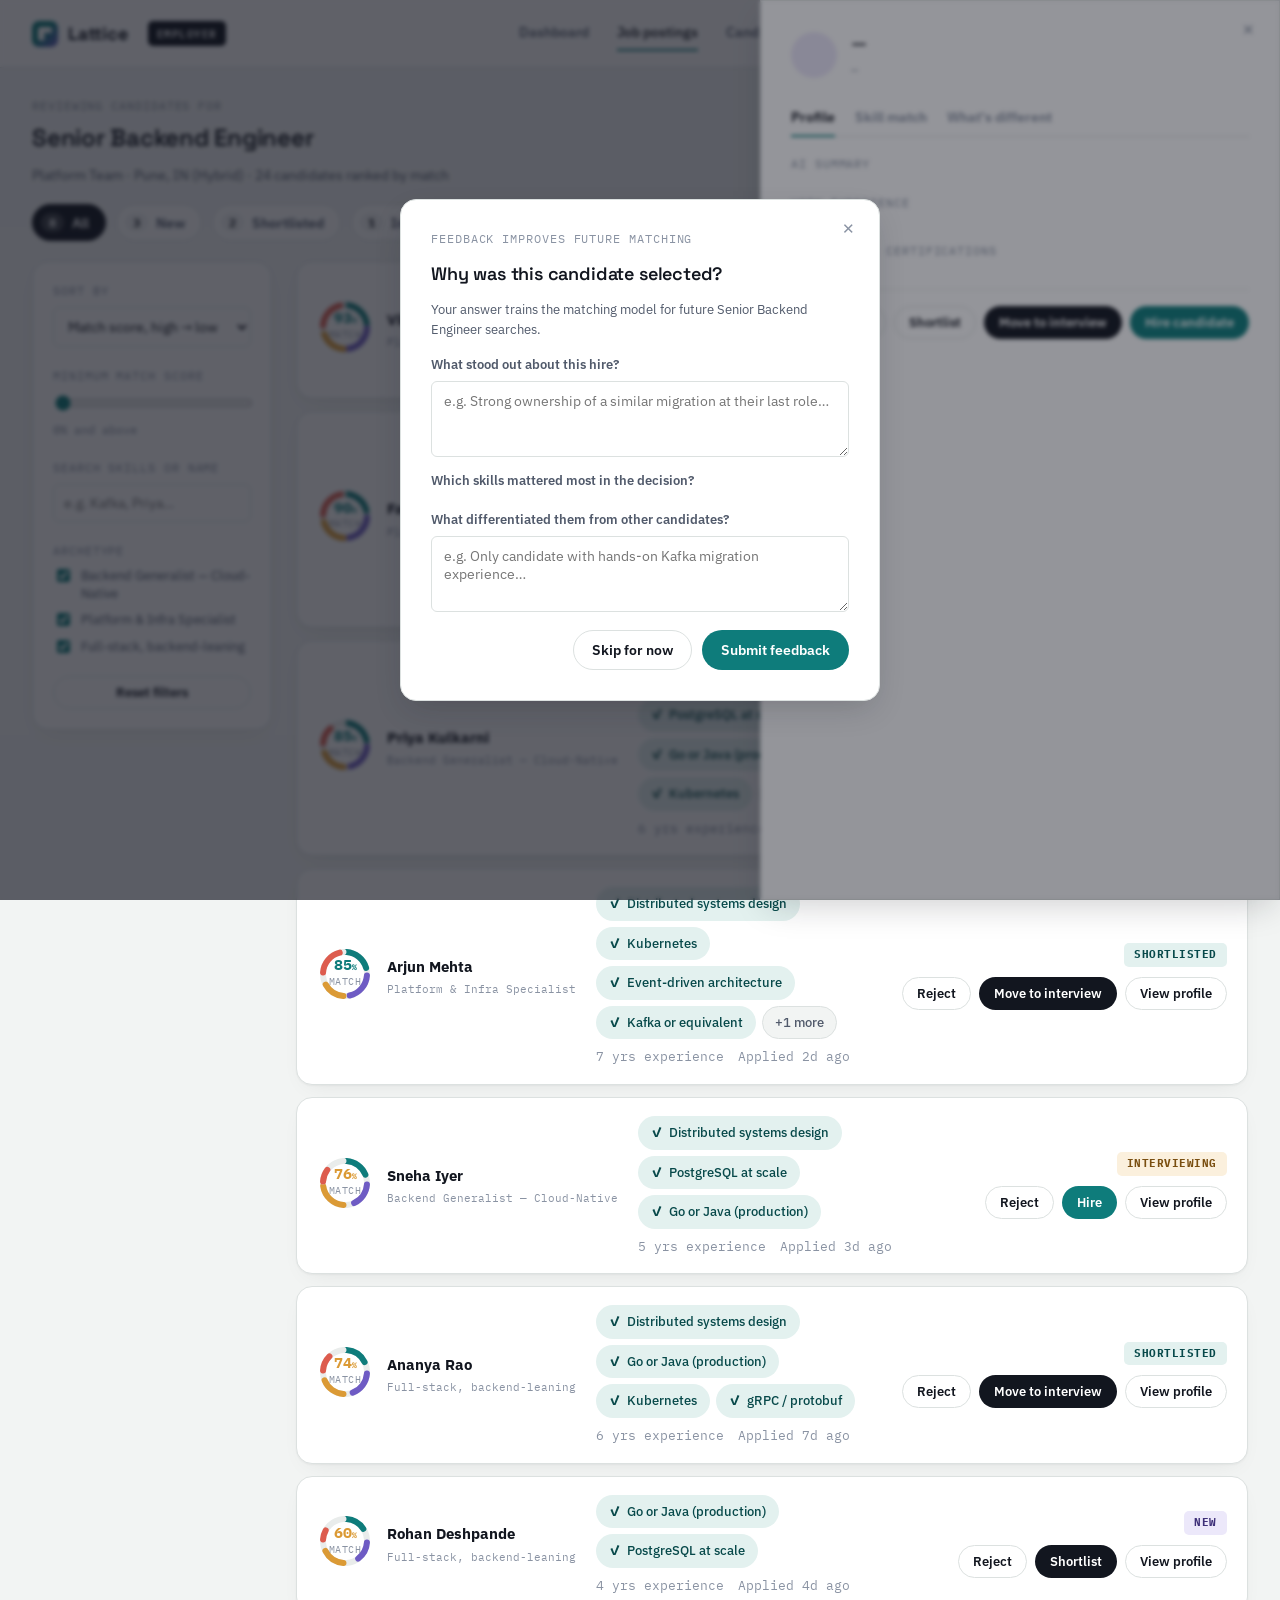
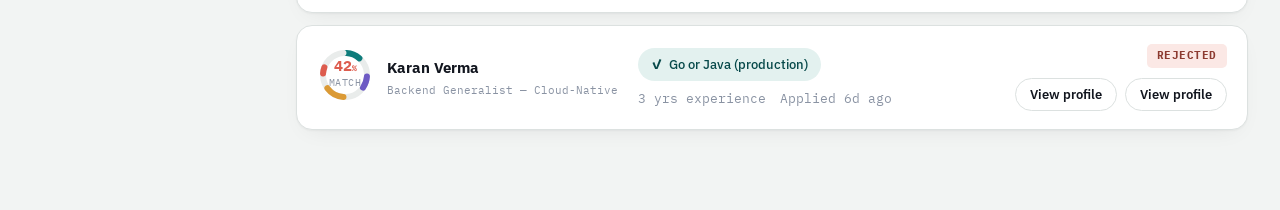
==== candidate-review/index.html @ a693c183 "update" ====
<!doctype html>
<html lang="en">
<head>
<meta charset="UTF-8">
<title>Candidate Review · Senior Backend Engineer — Lattice</title>
<meta name="viewport" content="width=device-width, initial-scale=1">
<link rel="preconnect" href="https://fonts.googleapis.com">
<link href="https://fonts.googleapis.com/css2?family=Space+Grotesk:wght@500;600;700&family=IBM+Plex+Sans:wght@400;500;600&family=IBM+Plex+Mono:wght@400;500;600&display=swap" rel="stylesheet">
<link rel="stylesheet" href="../shared/tokens.css">
<link rel="stylesheet" href="candidate-review.css">
</head>
<body>

<header class="lattice-nav">
  <div class="brand"><span class="mark"></span> Lattice <span class="badge badge-ink nav-mode">Employer</span></div>
  <nav>
    <a href="#">Dashboard</a>
    <a href="#" class="active">Job postings</a>
    <a href="#">Candidates</a>
    <a href="#">Hiring insights</a>
  </nav>
  <div class="nav-right">
    <div class="avatar">RS</div>
  </div>
</header>

<div class="cr-context">
  <div class="cr-context-left">
    <span class="eyebrow">Reviewing candidates for</span>
    <h1>Senior Backend Engineer</h1>
    <span class="cr-context-sub">Platform Team · Pune, IN (Hybrid) · 24 candidates ranked by match</span>
  </div>
  <div class="cr-context-actions">
    <button class="btn btn-ghost btn-sm">Edit job posting</button>
    <button class="btn btn-primary btn-sm">View matching weights</button>
  </div>
</div>

<div class="cr-pipeline" id="pipelineBar">
  <button class="pipe-chip active" data-status="all"><span class="pipe-count">24</span>All</button>
  <button class="pipe-chip" data-status="new"><span class="pipe-count">14</span>New</button>
  <button class="pipe-chip" data-status="shortlisted"><span class="pipe-count">5</span>Shortlisted</button>
  <button class="pipe-chip" data-status="interview"><span class="pipe-count">2</span>Interviewing</button>
  <button class="pipe-chip" data-status="hired"><span class="pipe-count">1</span>Hired</button>
  <button class="pipe-chip" data-status="rejected"><span class="pipe-count">2</span>Rejected</button>
</div>

<main class="cr-shell">

  <!-- ============ FILTERS ============ -->
  <aside class="cr-filters card">
    <div class="filter-group">
      <span class="eyebrow">Sort by</span>
      <select id="sortSelect" class="cr-select">
        <option value="score">Match score, high → low</option>
        <option value="recent">Most recently applied</option>
        <option value="experience">Years of experience</option>
      </select>
    </div>

    <div class="filter-group">
      <span class="eyebrow">Minimum match score</span>
      <input type="range" min="0" max="100" value="0" id="scoreSlider" class="cr-range">
      <div class="cr-range-val"><span id="scoreSliderVal">0</span>% and above</div>
    </div>

    <div class="filter-group">
      <span class="eyebrow">Search skills or name</span>
      <input type="text" id="searchInput" class="cr-input" placeholder="e.g. Kafka, Priya…">
    </div>

    <div class="filter-group">
      <span class="eyebrow">Archetype</span>
      <div class="filter-checks" id="archetypeFilters">
        <label><input type="checkbox" value="Backend Generalist — Cloud-Native" checked> Backend Generalist — Cloud-Native</label>
        <label><input type="checkbox" value="Platform & Infra Specialist" checked> Platform & Infra Specialist</label>
        <label><input type="checkbox" value="Full-stack, backend-leaning" checked> Full-stack, backend-leaning</label>
      </div>
    </div>

    <button class="btn btn-ghost btn-sm" id="resetFilters" style="width:100%;">Reset filters</button>
  </aside>

  <!-- ============ CANDIDATE LIST ============ -->
  <section class="cr-list" id="candidateList"></section>

</main>

<!-- ============ CANDIDATE DRAWER ============ -->
<div class="drawer-overlay" id="drawerOverlay" hidden>
  <div class="drawer card" role="dialog" aria-modal="true" aria-labelledby="drawerName">
    <button class="modal-close" id="drawerClose" aria-label="Close">✕</button>

    <div class="drawer-head">
      <div class="drawer-avatar" id="drawerAvatar"></div>
      <div>
        <h3 id="drawerName">—</h3>
        <span class="eyebrow" id="drawerArchetype">—</span>
      </div>
      <div id="drawerRing" class="drawer-ring"></div>
    </div>

    <nav class="drawer-tabs">
      <button class="drawer-tab active" data-dtab="profile">Profile</button>
      <button class="drawer-tab" data-dtab="skills">Skill match</button>
      <button class="drawer-tab" data-dtab="delta">What's different</button>
    </nav>

    <div class="drawer-panel" data-dpanel="profile">
      <section class="drawer-block">
        <span class="eyebrow">AI summary</span>
        <p id="drawerSummary" class="drawer-summary"></p>
      </section>
      <section class="drawer-block">
        <span class="eyebrow">Work experience</span>
        <ul class="drawer-history" id="drawerHistory"></ul>
      </section>
      <section class="drawer-block">
        <span class="eyebrow">Education & certifications</span>
        <ul class="drawer-history" id="drawerEducation"></ul>
      </section>
    </div>

    <div class="drawer-panel" data-dpanel="skills" hidden>
      <section class="drawer-block">
        <span class="eyebrow">Required for this role</span>
        <div class="chip-row" id="drawerSkillRow"></div>
      </section>
      <section class="drawer-block">
        <span class="eyebrow">Score breakdown</span>
        <div id="drawerLegend" class="drawer-legend"></div>
      </section>
    </div>

    <div class="drawer-panel" data-dpanel="delta" hidden>
      <section class="drawer-block">
        <span class="eyebrow">vs. typical archetype peers</span>
        <p class="drawer-delta-intro">Stored as a delta against the closest resume archetype — these are the parts of this resume that diverge from that baseline.</p>
        <ul class="delta-list" id="drawerDelta"></ul>
      </section>
    </div>

    <div class="drawer-footer">
      <button class="btn btn-ghost btn-sm" id="drawerReject">Reject</button>
      <button class="btn btn-ghost btn-sm" id="drawerShortlist">Shortlist</button>
      <button class="btn btn-primary btn-sm" id="drawerInterview">Move to interview</button>
      <button class="btn btn-teal btn-sm" id="drawerHire">Hire candidate</button>
    </div>
  </div>
</div>

<!-- ============ FEEDBACK MODAL (on hire) ============ -->
<div class="modal-overlay" id="feedbackOverlay" hidden>
  <div class="modal card feedback-modal" role="dialog" aria-modal="true" aria-labelledby="feedbackTitle">
    <button class="modal-close" id="feedbackClose" aria-label="Close">✕</button>
    <span class="eyebrow">Feedback improves future matching</span>
    <h3 id="feedbackTitle">Why was <span id="feedbackName">this candidate</span> selected?</h3>
    <p class="modal-sub">Your answer trains the matching model for future Senior Backend Engineer searches.</p>

    <label class="apply-field">
      <span>What stood out about this hire?</span>
      <textarea rows="3" placeholder="e.g. Strong ownership of a similar migration at their last role…"></textarea>
    </label>

    <div class="apply-field">
      <span>Which skills mattered most in the decision?</span>
      <div class="chip-row" id="feedbackSkillChips"></div>
    </div>

    <label class="apply-field">
      <span>What differentiated them from other candidates?</span>
      <textarea rows="3" placeholder="e.g. Only candidate with hands-on Kafka migration experience…"></textarea>
    </label>

    <div class="modal-actions">
      <button class="btn btn-ghost" id="feedbackSkip">Skip for now</button>
      <button class="btn btn-teal" id="feedbackSubmit">Submit feedback</button>
    </div>
  </div>
</div>

<div class="toast" id="toast" hidden></div>

<script src="../shared/match-ring.js"></script>
<script src="candidate-review.js"></script>
</body>
</html>
---- shared/tokens.css ----
/* ============================================================
   LATTICE — shared design tokens & base components
   Used by: job-detail, candidate-review, job-wizard
   ============================================================ */

:root{
  /* color */
  --ink:        #12161F;
  --ink-soft:   #515A6B;
  --ink-faint:  #8A93A3;
  --paper:      #F2F4F3;
  --surface:    #FFFFFF;
  --line:       #DCE1E0;
  --line-soft:  #E9ECEB;

  --teal:       #0E7C7B;
  --teal-dim:   #E3F1EF;
  --teal-ink:   #07494A;

  --amber:      #DB9A35;
  --amber-dim:  #FBF0DD;

  --coral:      #DD5C4E;
  --coral-dim:  #FBE8E5;

  --violet:     #6E5BC4;
  --violet-dim: #ECE8FA;

  /* type */
  --font-display: "Space Grotesk", "Helvetica Neue", Arial, sans-serif;
  --font-body:    "IBM Plex Sans", "Helvetica Neue", Arial, sans-serif;
  --font-mono:    "IBM Plex Mono", "SFMono-Regular", Menlo, monospace;

  /* scale */
  --radius-s:  6px;
  --radius-m:  10px;
  --radius-l:  16px;
  --shadow-card: 0 1px 2px rgba(18,22,31,0.04), 0 8px 24px -12px rgba(18,22,31,0.10);
  --shadow-pop:  0 12px 32px -8px rgba(18,22,31,0.22);
}

*,*::before,*::after{ box-sizing:border-box; }
html,body{ margin:0; padding:0; }
body{
  font-family:var(--font-body);
  color:var(--ink);
  background:var(--paper);
  -webkit-font-smoothing:antialiased;
  line-height:1.5;
}
img,svg{ display:block; max-width:100%; }
a{ color:inherit; text-decoration:none; }
button{ font-family:inherit; }
ul{ margin:0; padding:0; list-style:none; }
h1,h2,h3,h4{ margin:0; font-family:var(--font-display); font-weight:600; letter-spacing:-0.01em; }
p{ margin:0; }
:focus-visible{ outline:2px solid var(--teal); outline-offset:2px; border-radius:4px; }

.eyebrow{
  font-family:var(--font-mono);
  font-size:11.5px;
  letter-spacing:0.08em;
  text-transform:uppercase;
  color:var(--ink-faint);
}

/* ---------- top nav (shared shell) ---------- */
.lattice-nav{
  display:flex; align-items:center; justify-content:space-between;
  padding:16px 32px;
  background:var(--surface);
  border-bottom:1px solid var(--line);
  position:sticky; top:0; z-index:40;
}
.lattice-nav .brand{
  display:flex; align-items:center; gap:10px;
  font-family:var(--font-display); font-weight:700; font-size:18px; color:var(--ink);
}
.lattice-nav .brand .mark{
  width:26px; height:26px; border-radius:7px;
  background:
    linear-gradient(135deg, var(--teal) 0%, var(--teal) 45%, var(--violet) 100%);
  position:relative; flex:none;
}
.lattice-nav .brand .mark::before{
  content:""; position:absolute; inset:6px;
  background:var(--surface); border-radius:3px;
  clip-path:polygon(0 0,100% 0,100% 45%,45% 45%,45% 100%,0 100%);
}
.lattice-nav nav{ display:flex; gap:28px; }
.lattice-nav nav a{
  font-size:14px; color:var(--ink-soft); font-weight:500;
  padding:6px 0; border-bottom:2px solid transparent;
}
.lattice-nav nav a.active{ color:var(--ink); border-bottom-color:var(--teal); }
.lattice-nav .nav-right{ display:flex; align-items:center; gap:14px; }

/* ---------- buttons ---------- */
.btn{
  display:inline-flex; align-items:center; justify-content:center; gap:8px;
  font-family:var(--font-body); font-size:14px; font-weight:600;
  padding:10px 18px; border-radius:999px; border:1px solid transparent;
  cursor:pointer; transition:transform .15s ease, box-shadow .15s ease, background .15s ease;
  white-space:nowrap;
}
.btn:active{ transform:translateY(1px); }
.btn-primary{ background:var(--ink); color:var(--surface); }
.btn-primary:hover{ background:#262C3A; }
.btn-teal{ background:var(--teal); color:#fff; }
.btn-teal:hover{ background:var(--teal-ink); }
.btn-ghost{ background:transparent; color:var(--ink); border-color:var(--line); }
.btn-ghost:hover{ background:var(--paper); }
.btn-coral{ background:var(--coral); color:#fff; }
.btn-coral:hover{ background:#C24A3D; }
.btn-sm{ padding:7px 14px; font-size:13px; }
.btn:disabled{ opacity:.45; cursor:not-allowed; }
.icon-btn{
  width:36px; height:36px; border-radius:999px; border:1px solid var(--line);
  background:var(--surface); display:flex; align-items:center; justify-content:center;
  cursor:pointer; color:var(--ink-soft);
}
.icon-btn:hover{ background:var(--paper); color:var(--ink); }
.icon-btn.active{ background:var(--teal-dim); color:var(--teal-ink); border-color:var(--teal); }

/* ---------- card ---------- */
.card{
  background:var(--surface);
  border:1px solid var(--line);
  border-radius:var(--radius-l);
  box-shadow:var(--shadow-card);
}

/* ---------- chips / pills / tags ---------- */
.chip{
  display:inline-flex; align-items:center; gap:6px;
  font-size:13px; font-weight:500; padding:6px 12px;
  border-radius:999px; background:var(--paper); border:1px solid var(--line);
  color:var(--ink-soft);
}
.chip.matched{ background:var(--teal-dim); color:var(--teal-ink); border-color:transparent; }
.chip.matched::before{ content:"✓"; font-weight:700; }
.chip.missing{ background:var(--coral-dim); color:#8C3A30; border-color:transparent; border-style:dashed; border-width:1px; }
.chip.missing::before{ content:"+"; font-weight:700; }
.chip.mono{ font-family:var(--font-mono); font-size:12px; }
.chip-row{ display:flex; flex-wrap:wrap; gap:8px; }

.badge{
  display:inline-flex; align-items:center; gap:6px;
  font-family:var(--font-mono); font-size:11px; letter-spacing:.04em; text-transform:uppercase;
  padding:4px 9px; border-radius:5px; font-weight:600;
}
.badge-teal{ background:var(--teal-dim); color:var(--teal-ink); }
.badge-amber{ background:var(--amber-dim); color:#7A4F11; }
.badge-coral{ background:var(--coral-dim); color:#8C3A30; }
.badge-violet{ background:var(--violet-dim); color:#3F3079; }
.badge-ink{ background:var(--ink); color:var(--surface); }

/* ---------- match ring (see match-ring.js) ---------- */
.match-ring-wrap{ position:relative; display:inline-flex; align-items:center; justify-content:center; }
.match-ring-wrap .ring-center{
  position:absolute; inset:0; display:flex; flex-direction:column; align-items:center; justify-content:center;
}
.match-ring-wrap .ring-score{
  font-family:var(--font-mono); font-weight:700; line-height:1;
}
.match-ring-wrap .ring-label{
  font-family:var(--font-mono); font-size:9.5px; color:var(--ink-faint); letter-spacing:.06em; text-transform:uppercase; margin-top:2px;
}
.ring-seg{ fill:none; stroke-linecap:round; transform-origin:center; }

/* ---------- scrollbar (subtle) ---------- */
::-webkit-scrollbar{ width:10px; height:10px; }
::-webkit-scrollbar-thumb{ background:#D2D7D6; border-radius:999px; }
::-webkit-scrollbar-track{ background:transparent; }

/* ---------- utility ---------- */
.visually-hidden{ position:absolute; width:1px; height:1px; overflow:hidden; clip:rect(0,0,0,0); }
---- candidate-review/candidate-review.css ----
/* ============================================================
   candidate-review.css
   ============================================================ */

.avatar{
  width:34px; height:34px; border-radius:999px;
  background:var(--violet-dim); color:#3F3079;
  display:flex; align-items:center; justify-content:center;
  font-family:var(--font-mono); font-size:12px; font-weight:700;
}
.nav-mode{ margin-left:10px; vertical-align:1px; }

/* ---------- context bar ---------- */
.cr-context{
  max-width:1280px; margin:0 auto; padding:24px 32px 0;
  display:flex; align-items:flex-end; justify-content:space-between; gap:20px;
}
.cr-context-left h1{ font-size:24px; margin:4px 0 6px; }
.cr-context-sub{ font-size:13.5px; color:var(--ink-soft); }
.cr-context-actions{ display:flex; gap:10px; flex:none; }

/* ---------- pipeline chip bar ---------- */
.cr-pipeline{
  max-width:1280px; margin:18px auto 0; padding:0 32px;
  display:flex; gap:10px; flex-wrap:wrap;
}
.pipe-chip{
  display:flex; align-items:center; gap:8px;
  background:var(--surface); border:1px solid var(--line); border-radius:999px;
  padding:8px 16px 8px 8px; font-size:13.5px; font-weight:600; color:var(--ink-soft);
  cursor:pointer; transition:border-color .15s, color .15s;
}
.pipe-chip:hover{ border-color:var(--teal); color:var(--ink); }
.pipe-chip.active{ background:var(--ink); color:#fff; border-color:var(--ink); }
.pipe-chip.active .pipe-count{ background:rgba(255,255,255,.18); color:#fff; }
.pipe-count{
  font-family:var(--font-mono); font-size:11.5px; font-weight:700;
  background:var(--paper); color:var(--ink); border-radius:999px; padding:2px 8px;
}

/* ---------- shell layout ---------- */
.cr-shell{
  max-width:1280px; margin:0 auto; padding:20px 32px 80px;
  display:grid; grid-template-columns:240px 1fr; gap:24px; align-items:start;
}

/* ---------- filters ---------- */
.cr-filters{ padding:20px; display:flex; flex-direction:column; gap:20px; position:sticky; top:90px; }
.filter-group{ display:flex; flex-direction:column; gap:8px; }
.cr-select, .cr-input{
  font-family:var(--font-body); font-size:13.5px; padding:9px 10px;
  border:1px solid var(--line); border-radius:var(--radius-s); color:var(--ink); background:var(--surface);
}
.cr-select:focus, .cr-input:focus{ outline:2px solid var(--teal); outline-offset:1px; }
.cr-range{ width:100%; accent-color:var(--teal); }
.cr-range-val{ font-size:12px; color:var(--ink-faint); font-family:var(--font-mono); }
.filter-checks{ display:flex; flex-direction:column; gap:8px; }
.filter-checks label{ display:flex; gap:8px; font-size:13px; color:var(--ink-soft); align-items:flex-start; line-height:1.4; }
.filter-checks input{ margin-top:2px; accent-color:var(--teal); }

/* ---------- candidate list ---------- */
.cr-list{ display:flex; flex-direction:column; gap:12px; }
.cr-card{
  display:grid; grid-template-columns:auto 1fr auto; align-items:center; gap:20px;
  padding:18px 20px; cursor:pointer;
}
.cr-card:hover{ border-color:var(--teal); }

.cr-card-id{ display:flex; align-items:center; gap:14px; min-width:190px; }
.cr-mini-ring{ flex:none; }
.cr-card-name{ display:flex; flex-direction:column; gap:3px; }
.cr-card-name strong{ font-size:15px; }
.cr-card-archetype{ font-family:var(--font-mono); font-size:11px; color:var(--ink-faint); }

.cr-card-mid{ display:flex; flex-direction:column; gap:8px; }
.cr-card-skills{ display:flex; flex-wrap:wrap; gap:6px; }
.cr-card-facts{ display:flex; gap:14px; font-size:12.5px; color:var(--ink-faint); font-family:var(--font-mono); }

.cr-card-actions{ display:flex; flex-direction:column; align-items:flex-end; gap:10px; }
.cr-status{
  font-family:var(--font-mono); font-size:10.5px; text-transform:uppercase; letter-spacing:.05em;
  padding:4px 10px; border-radius:5px; font-weight:700;
}
.cr-status.new{ background:var(--violet-dim); color:#3F3079; }
.cr-status.shortlisted{ background:var(--teal-dim); color:var(--teal-ink); }
.cr-status.interview{ background:var(--amber-dim); color:#7A4F11; }
.cr-status.hired{ background:var(--ink); color:#fff; }
.cr-status.rejected{ background:var(--coral-dim); color:#8C3A30; }
.cr-card-btn-row{ display:flex; gap:8px; }

.cr-empty{ padding:60px 20px; text-align:center; color:var(--ink-faint); font-size:14px; }

/* ---------- drawer ---------- */
.drawer-overlay{
  position:fixed; inset:0; background:rgba(18,22,31,0.4); z-index:100;
  display:flex; justify-content:flex-end;
}
.drawer{
  width:100%; max-width:520px; height:100%; border-radius:0;
  border-left:1px solid var(--line); padding:28px 30px; overflow-y:auto;
  position:relative; box-shadow:var(--shadow-pop);
  animation:slideIn .22s ease;
}
@keyframes slideIn{ from{ transform:translateX(24px); opacity:.4; } to{ transform:translateX(0); opacity:1; } }

.drawer-head{ display:flex; align-items:center; gap:14px; padding-right:30px; margin-bottom:6px; }
.drawer-avatar{
  width:46px; height:46px; border-radius:999px; flex:none;
  background:var(--violet-dim); color:#3F3079; font-family:var(--font-mono); font-weight:700;
  display:flex; align-items:center; justify-content:center; font-size:14px;
}
.drawer-head h3{ font-size:18px; }
.drawer-ring{ margin-left:auto; flex:none; }

.drawer-tabs{ display:flex; gap:20px; margin-top:18px; border-bottom:1px solid var(--line); }
.drawer-tab{
  background:none; border:none; cursor:pointer; padding:9px 0; font-size:13.5px; font-weight:600;
  color:var(--ink-faint); border-bottom:2px solid transparent; position:relative; top:1px;
}
.drawer-tab.active{ color:var(--ink); border-bottom-color:var(--teal); }

.drawer-panel{ padding-top:18px; }
.drawer-block{ margin-bottom:22px; }
.drawer-block .eyebrow{ display:block; margin-bottom:8px; }
.drawer-summary{ font-size:13.5px; color:var(--ink-soft); line-height:1.6; }

.drawer-history{ display:flex; flex-direction:column; gap:12px; }
.drawer-history li{ display:flex; flex-direction:column; gap:2px; padding-left:14px; border-left:2px solid var(--line); }
.drawer-history strong{ font-size:13.5px; }
.drawer-history span{ font-size:12px; color:var(--ink-faint); font-family:var(--font-mono); }
.drawer-history p{ font-size:12.5px; color:var(--ink-soft); margin-top:2px; }

.drawer-legend{ display:flex; flex-direction:column; gap:10px; }
.dleg-row{ display:flex; align-items:center; gap:10px; font-size:13px; }
.dleg-dot{ width:9px; height:9px; border-radius:999px; flex:none; }
.dleg-label{ flex:1; color:var(--ink-soft); }
.dleg-bar{ width:90px; height:6px; background:var(--line-soft); border-radius:999px; overflow:hidden; flex:none; }
.dleg-bar-fill{ height:100%; border-radius:999px; }
.dleg-value{ font-family:var(--font-mono); font-size:12px; width:34px; text-align:right; }

.drawer-delta-intro{ font-size:12.5px; color:var(--ink-soft); margin-bottom:14px; }
.delta-list{ display:flex; flex-direction:column; gap:12px; }
.delta-list li{
  display:flex; gap:10px; padding:12px 14px; background:var(--paper); border-radius:var(--radius-m);
  border-left:3px solid var(--violet);
}
.delta-list strong{ font-size:13px; display:block; margin-bottom:2px; }
.delta-list p{ font-size:12.5px; color:var(--ink-soft); }

.drawer-footer{
  display:flex; gap:8px; justify-content:flex-end; flex-wrap:wrap;
  position:sticky; bottom:-28px; background:var(--surface); padding:16px 0 4px; margin-top:10px;
  border-top:1px solid var(--line-soft);
}

/* ---------- feedback modal ---------- */
.modal-overlay{
  position:fixed; inset:0; background:rgba(18,22,31,0.45); backdrop-filter:blur(2px);
  display:flex; align-items:center; justify-content:center; z-index:110; padding:20px;
}
.feedback-modal{ max-width:480px; width:100%; padding:30px; position:relative; display:flex; flex-direction:column; gap:14px; box-shadow:var(--shadow-pop); }
.modal-close{
  position:absolute; top:18px; right:18px; background:none; border:none; cursor:pointer;
  color:var(--ink-faint); font-size:15px;
}
.modal-close:hover{ color:var(--ink); }
.feedback-modal h3{ font-size:18px; line-height:1.4; }
.modal-sub{ font-size:13px; color:var(--ink-soft); margin-bottom:2px; }
.apply-field{ display:flex; flex-direction:column; gap:6px; font-size:13px; color:var(--ink-soft); font-weight:600; }
.apply-field textarea{
  font-family:var(--font-body); font-size:13.5px; padding:10px 12px; border-radius:var(--radius-s);
  border:1px solid var(--line); resize:vertical; color:var(--ink);
}
.apply-field textarea:focus{ outline:2px solid var(--teal); outline-offset:1px; }
.chip-select{ cursor:pointer; user-select:none; }
.chip-select.on{ background:var(--teal); color:#fff; }
.modal-actions{ display:flex; justify-content:flex-end; gap:10px; margin-top:4px; }

/* ---------- toast ---------- */
.toast{
  position:fixed; bottom:26px; left:50%; transform:translateX(-50%) translateY(10px);
  background:var(--ink); color:#fff; padding:12px 20px; border-radius:999px;
  font-size:13.5px; font-weight:500; box-shadow:var(--shadow-pop);
  opacity:0; transition:opacity .25s ease, transform .25s ease; z-index:130;
}
.toast.show{ opacity:1; transform:translateX(-50%) translateY(0); }

@media (max-width:920px){
  .cr-shell{ grid-template-columns:1fr; }
  .cr-filters{ position:static; }
  .cr-card{ grid-template-columns:1fr; }
  .cr-card-actions{ flex-direction:row; align-items:center; justify-content:space-between; }
}
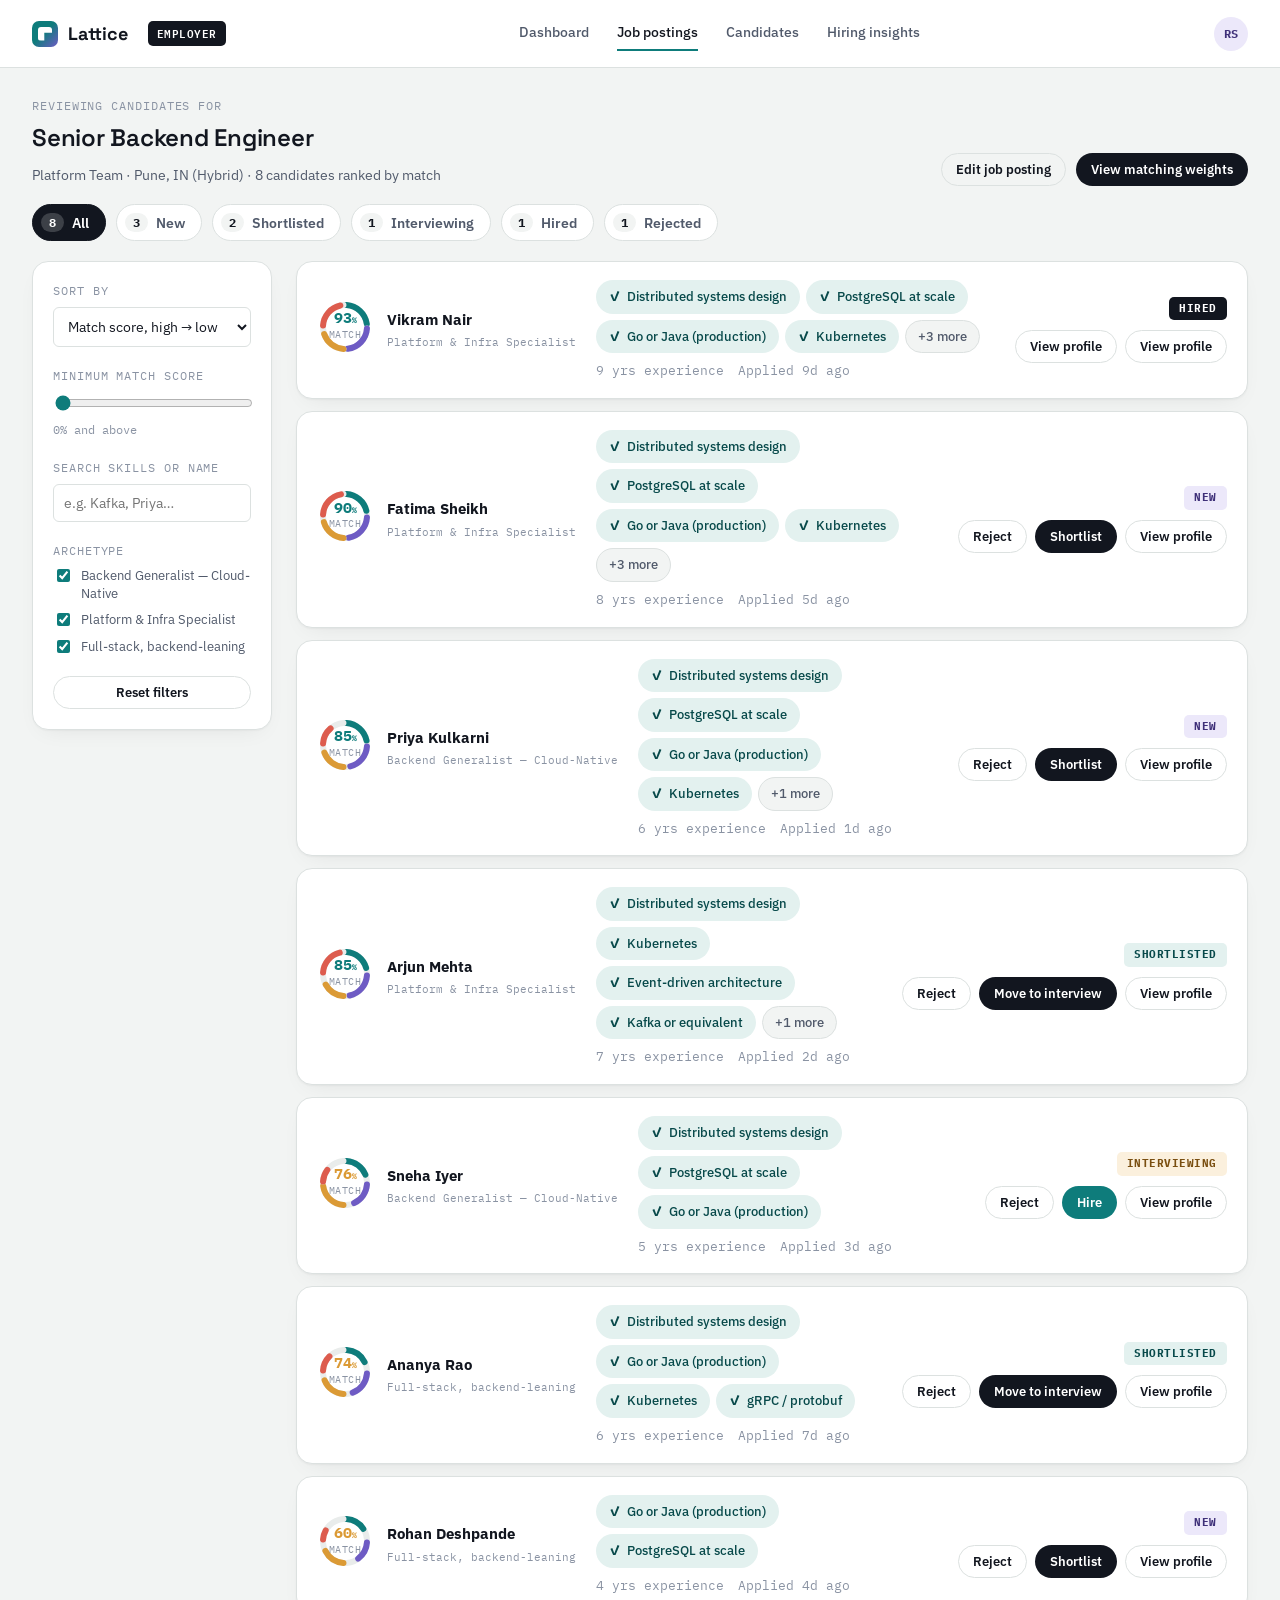
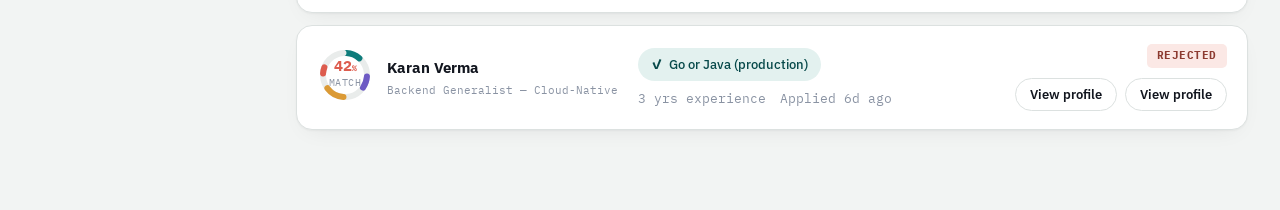
==== commit aa76eda0: "update" ====
--- a/candidate-review/index.html
+++ b/candidate-review/index.html
@@ -53,6 +53,7 @@
       <span class="eyebrow">Sort by</span>
       <select id="sortSelect" class="cr-select">
         <option value="score">Match score, high → low</option>
+        <option value="score_asc">Match score, low → high</option>
         <option value="recent">Most recently applied</option>
         <option value="experience">Years of experience</option>
       </select>
--- a/shared/tokens.css
+++ b/shared/tokens.css
@@ -175,3 +175,5 @@
 
 /* ---------- utility ---------- */
 .visually-hidden{ position:absolute; width:1px; height:1px; overflow:hidden; clip:rect(0,0,0,0); }
+[hidden] { display: none !important; }
+
